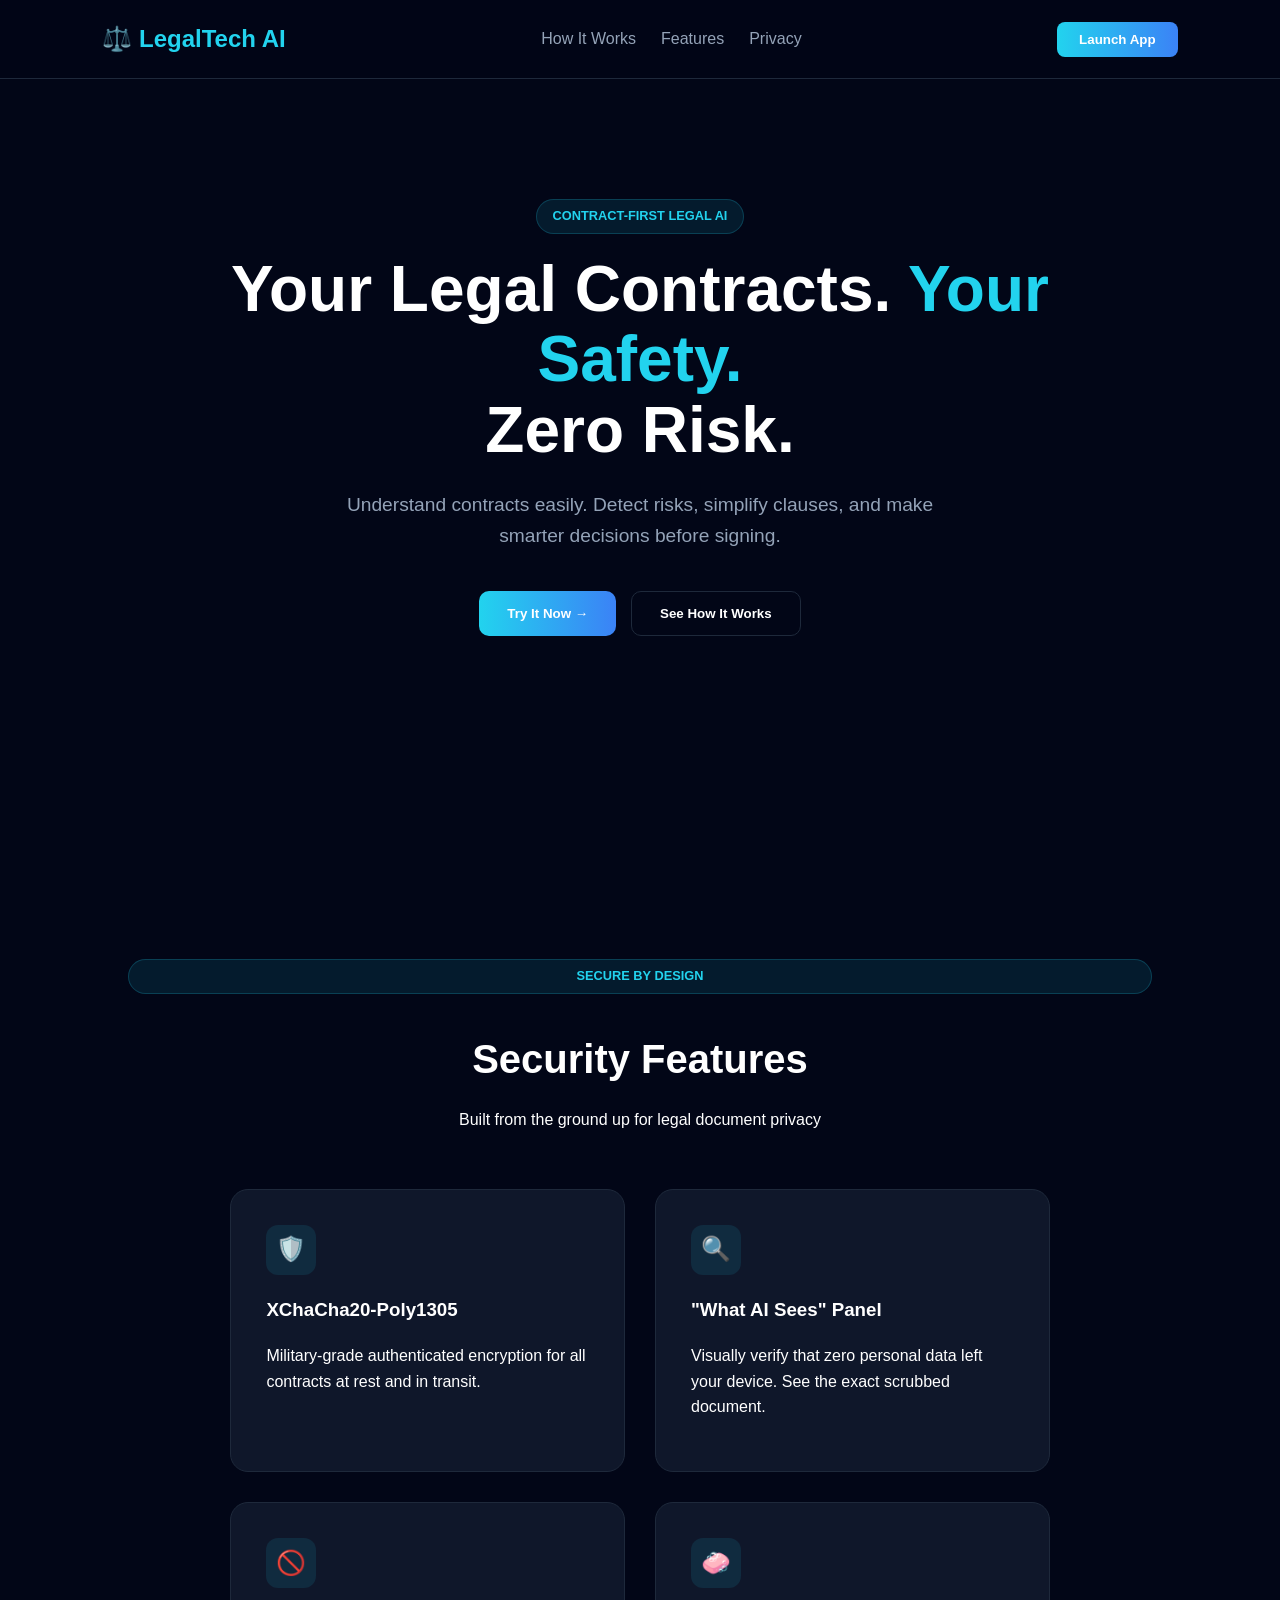
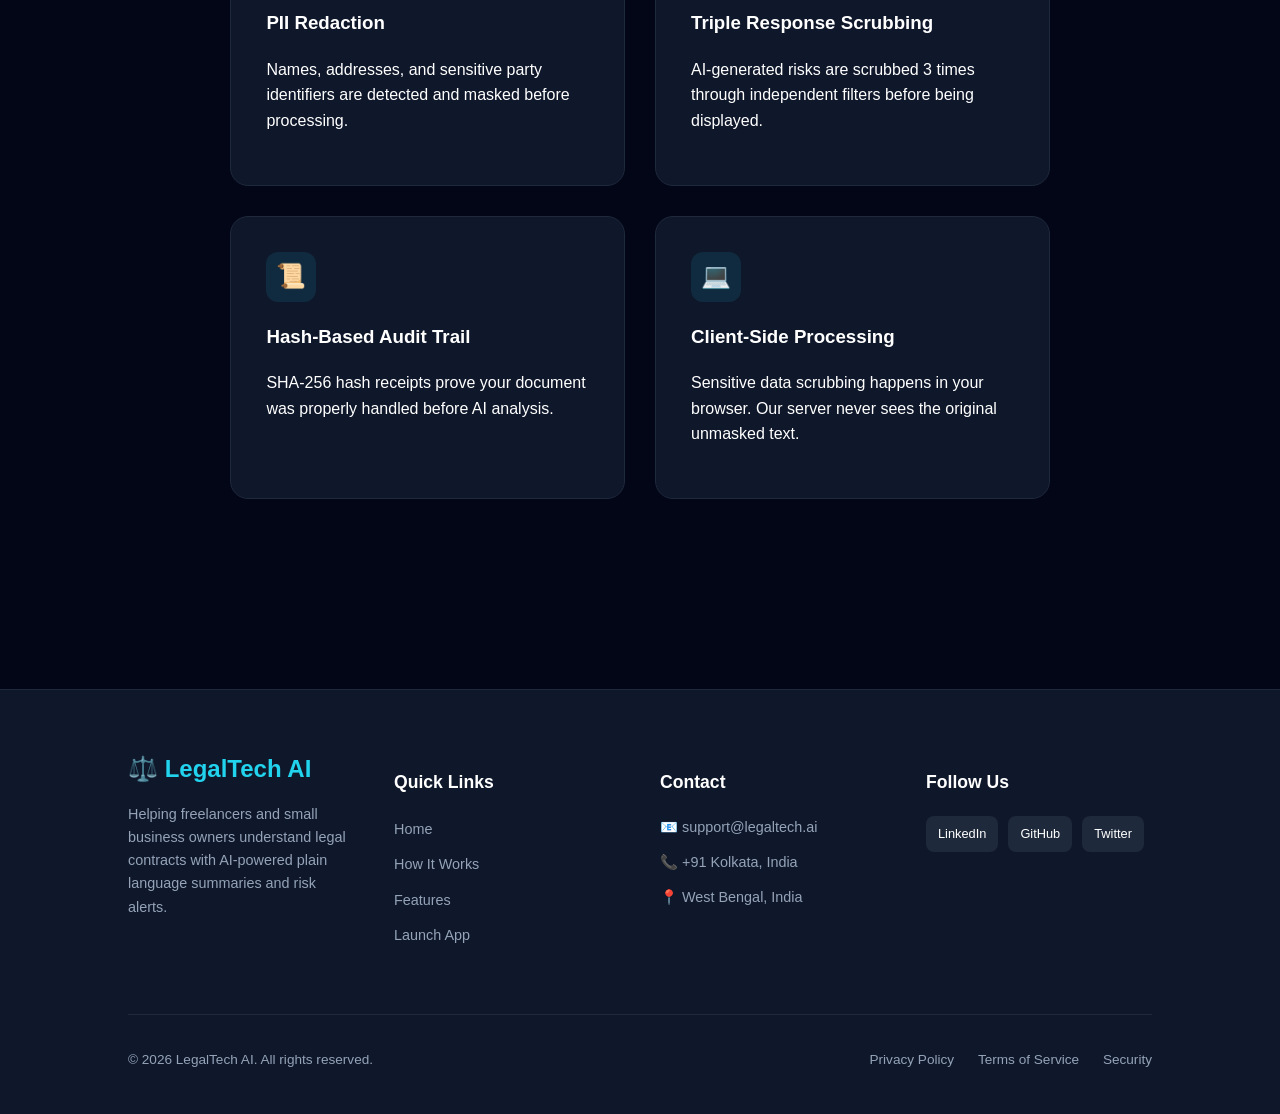
==== Html/index.html @ 8a7b55b7 "Manual push of LegalTech files" ====
<!DOCTYPE html>
<html>
<head>
  <title>LegalTech AI</title>
  <link rel="stylesheet" href="style.css">
</head>
<body>

<nav class="navbar">
  <div class="logo">⚖️ LegalTech AI</div>

  <div class="nav-links">
    <a href="how.html">How It Works</a>
    <a href="#">Features</a>
    <a href="#">Privacy</a>
  </div>

  <button class="launch-btn" onclick="location.href='app.html'">
    Launch App
  </button>
</nav>

<section class="hero">
  <div class="badge">CONTRACT-FIRST LEGAL AI</div>

  <h1>
    Your Legal Contracts. <span>Your Safety.</span><br>
    Zero Risk.
  </h1>

  <p>
    Understand contracts easily. Detect risks, simplify clauses,
    and make smarter decisions before signing.
  </p>

  <div class="buttons">
    <button class="primary" onclick="location.href='app.html'">
      Try It Now →
    </button>
    <button class="secondary" onclick="location.href='how.html'">
      See How It Works
    </button>
  </div>
</section>
<section class="security">
  <div class="badge">SECURE BY DESIGN</div>
  <h2>Security Features</h2>
  <p class="subtitle">Built from the ground up for legal document privacy</p>

  <div class="grid security-grid">
    <div class="card">
      <div class="icon">🛡️</div>
      <h3>XChaCha20-Poly1305</h3>
      <p>Military-grade authenticated encryption for all contracts at rest and in transit.</p>
    </div>

    <div class="card">
      <div class="icon">🔍</div>
      <h3>"What AI Sees" Panel</h3>
      <p>Visually verify that zero personal data left your device. See the exact scrubbed document.</p>
    </div>

    <div class="card">
      <div class="icon">🚫</div>
      <h3>PII Redaction</h3>
      <p>Names, addresses, and sensitive party identifiers are detected and masked before processing.</p>
    </div>

    <div class="card">
      <div class="icon">🧼</div>
      <h3>Triple Response Scrubbing</h3>
      <p>AI-generated risks are scrubbed 3 times through independent filters before being displayed.</p>
    </div>

    <div class="card">
      <div class="icon">📜</div>
      <h3>Hash-Based Audit Trail</h3>
      <p>SHA-256 hash receipts prove your document was properly handled before AI analysis.</p>
    </div>

    <div class="card">
      <div class="icon">💻</div>
      <h3>Client-Side Processing</h3>
      <p>Sensitive data scrubbing happens in your browser. Our server never sees the original unmasked text.</p>
    </div>
  </div>
</section>
<footer class="footer">
  <div class="footer-container">
    
    <div class="footer-col">
      <div class="footer-logo">⚖️ LegalTech AI</div>
      <p class="footer-desc">
        Helping freelancers and small business owners understand legal
        contracts with AI-powered plain language summaries and risk alerts.
      </p>
    </div>

    <div class="footer-col">
      <h3>Quick Links</h3>
      <ul>
        <li><a href="index.html">Home</a></li>
        <li><a href="how.html">How It Works</a></li>
        <li><a href="#">Features</a></li>
        <li><a href="app.html">Launch App</a></li>
      </ul>
    </div>

    <div class="footer-col">
      <h3>Contact</h3>
      <div class="contact-item">📧 support@legaltech.ai</div>
      <div class="contact-item">📞 +91 Kolkata, India</div>
      <div class="contact-item">📍 West Bengal, India</div>
    </div>

    <div class="footer-col">
      <h3>Follow Us</h3>
      <div class="social-icons">
        <a href="#" class="social-box">LinkedIn</a>
        <a href="#" class="social-box">GitHub</a>
        <a href="#" class="social-box">Twitter</a>
      </div>
    </div>
  </div>

  <div class="footer-bottom">
    <p>© 2026 LegalTech AI. All rights reserved.</p>
    <div class="legal-links">
      <a href="#">Privacy Policy</a>
      <a href="#">Terms of Service</a>
      <a href="#">Security</a>
    </div>
  </div>
</footer>

</body>
</html>
---- Html/style.css ----
:root {
  --primary: #22d3ee;
  --primary-dark: #3b82f6;
  --bg-dark: #020617;
  --card-bg: #0f172a;
  --border: #1e293b;
  --text-main: #ffffff;
  --text-dim: #94a3b8;
}

body {
  margin: 0;
  font-family: 'Inter', Arial, sans-serif;
  background: var(--bg-dark);
  color: var(--text-main);
  line-height: 1.6;
  overflow-x: hidden;
}


.navbar {
  display: flex;
  justify-content: space-between;
  align-items: center;
  padding: 20px 8%;
  background: rgba(2, 6, 23, 0.95);
  backdrop-filter: blur(10px);
  position: sticky;
  top: 0;
  z-index: 1000;
  border-bottom: 1px solid var(--border);
}

.logo { 
  color: var(--primary); 
  font-size: 1.5rem; 
  font-weight: bold; 
  text-decoration: none;
}

.nav-links {
  display: flex;
  gap: 25px;
}

.nav-links a {
  color: var(--text-dim);
  text-decoration: none;
  font-weight: 500;
  transition: 0.3s;
}

.nav-links a:hover { color: var(--primary); }

.launch-btn {
  background: linear-gradient(to right, var(--primary), var(--primary-dark));
  color: white;
  border: none;
  padding: 10px 22px;
  border-radius: 8px;
  font-weight: 600;
  cursor: pointer;
  transition: transform 0.2s;
}

.launch-btn:hover { transform: translateY(-2px); }


.hero {
  display: flex;
  flex-direction: column;
  align-items: center;
  text-align: center;
  padding: 120px 10%;
  min-height: 60vh;
}

.badge {
  background: rgba(34, 211, 238, 0.1);
  color: var(--primary);
  padding: 6px 16px;
  border-radius: 20px;
  font-size: 0.8rem;
  font-weight: 700;
  margin-bottom: 20px;
  border: 1px solid rgba(34, 211, 238, 0.2);
}

.hero h1 {
  font-size: 4rem;
  margin: 0;
  line-height: 1.1;
}

.hero h1 span { color: var(--primary); }

.hero p {
  max-width: 650px;
  color: var(--text-dim);
  font-size: 1.2rem;
  margin: 25px 0 40px 0;
}

.buttons {
  display: flex;
  gap: 15px;
}

.primary, .secondary {
  padding: 14px 28px;
  border-radius: 10px;
  font-weight: 600;
  cursor: pointer;
  transition: 0.3s;
  text-decoration: none;
}

.primary {
  background: linear-gradient(to right, var(--primary), var(--primary-dark));
  color: white;
  border: none;
}

.secondary {
  background: transparent;
  color: white;
  border: 1px solid var(--border);
}

.primary:hover { box-shadow: 0 0 20px rgba(34, 211, 238, 0.4); }
.secondary:hover { border-color: white; }


.security {
  padding: 100px 10%;
  text-align: center;
}

.security h2 { font-size: 2.5rem; margin-bottom: 10px; }

.security-grid {
  display: grid;
  grid-template-columns: repeat(auto-fit, minmax(300px, 1fr));
  gap: 25px;
  margin-top: 50px;
}

.security-grid .card {
  background: var(--card-bg);
  border: 1px solid var(--border);
  padding: 35px;
  text-align: left;
  border-radius: 18px;
  transition: 0.3s;
}

.security-grid .card:hover { border-color: var(--primary); transform: translateY(-5px); }

.icon {
  font-size: 24px;
  background: rgba(34, 211, 238, 0.1);
  width: 50px; height: 50px;
  display: flex; align-items: center; justify-content: center;
  border-radius: 12px;
  margin-bottom: 20px;
}


.app-window {
  display: flex;
  justify-content: center;
  align-items: center;
  min-height: 100vh;
  padding: 20px;
  box-sizing: border-box;
}

.app-card {
  width: 100%;
  max-width: 900px;
  height: 85vh;
  background: var(--card-bg);
  border: 1px solid var(--border);
  border-radius: 24px;
  display: flex;
  flex-direction: column;
  overflow: hidden;
  box-shadow: 0 30px 60px rgba(0,0,0,0.6);
}

.app-header {
  background: #1e293b;
  padding: 1.5rem;
  display: flex;
  justify-content: space-between;
  align-items: center;
  border-bottom: 1px solid var(--border);
}

.chat-container {
  flex: 1;
  padding: 30px;
  overflow-y: auto;
  display: flex;
  flex-direction: column;
  gap: 15px;
}

.input-area {
  padding: 30px;
  background: var(--card-bg);
  border-top: 1px solid var(--border);
  display: flex;
  flex-direction: column;
  gap: 20px;
}

#input {
  width: 100%;
  min-height: 120px;
  background: #1e293b;
  border: 1px solid var(--border);
  border-radius: 14px;
  color: white;
  padding: 15px;
  font-family: inherit;
  resize: none;
  outline: none;
  box-sizing: border-box;
}

.button-wrapper {
  display: flex;
  justify-content: center; 
}

.how {
  padding: 80px 10%;
  text-align: center;
}

.how .grid {
  display: grid;
  
  grid-template-columns: repeat(auto-fit, minmax(240px, 1fr)); 
  gap: 25px;
  margin-top: 40px;
}

.how .card {
  background: var(--card-bg);
  border: 1px solid var(--border);
  padding: 40px 25px;
  border-radius: 20px;
  text-align: center;
  transition: transform 0.3s ease, border-color 0.3s ease;
  display: flex;
  flex-direction: column;
  align-items: center;
}

.how .card:hover {
  transform: translateY(-10px);
  border-color: var(--primary);
}

.how h3 {
  margin: 15px 0 10px 0;
  font-size: 1.4rem;
  color: white;
}

.how p {
  color: var(--text-dim);
  font-size: 0.95rem;
  margin: 0;
}


.circle {
  width: 50px;
  height: 50px;
  border-radius: 50%;
  display: flex;
  align-items: center;
  justify-content: center;
  font-weight: 800;
  font-size: 1.2rem;
  color: white;
  margin-bottom: 10px;
  box-shadow: 0 0 15px rgba(34, 211, 238, 0.2);
}


.c1 { background: #3b82f6; } 
.c2 { background: #10b981; } 
.c3 { background: #8b5cf6; } 
.c4 { background: #f59e0b; } 

.c5 { 
  background: #ef4444; 
  box-shadow: 0 0 15px rgba(239, 68, 68, 0.3);
}

.c6 { 
  background: #06b6d4; 
  box-shadow: 0 0 15px rgba(6, 182, 212, 0.3);
}


.how .grid {
  display: grid;
  
  grid-template-columns: repeat(auto-fit, minmax(300px, 1fr));
  gap: 30px;
  margin-top: 50px;
}
.how .card {
  background: linear-gradient(145deg, #0f172a, #1e293b);
  border: 1px solid rgba(255, 255, 255, 0.05);
  position: relative;
  overflow: hidden;
}


.how .card::before {
  content: "";
  position: absolute;
  top: 0;
  left: 0;
  width: 100%;
  height: 2px;
  background: linear-gradient(90deg, transparent, var(--primary), transparent);
  opacity: 0.5;
}

.btn-analyze {
  background: linear-gradient(135deg, var(--primary), var(--primary-dark));
  color: white;
  padding: 14px 45px;
  border-radius: 50px;
  border: none;
  font-weight: 700;
  cursor: pointer;
  transition: 0.3s;
}
.button-row {
  display: flex;
  justify-content: space-between;
  align-items: center;
  gap: 15px;
}

.grid {
  display: grid;
  grid-template-columns: repeat(auto-fit, minmax(280px, 1fr)); 
  gap: 30px; 
  padding: 40px 10%;
  max-width: 1200px;
  margin: 0 auto;
}


.card {
  background: #0f172a;
  padding: 30px;
  border-radius: 16px;
  border: 1px solid #1e293b;
  text-align: center; 
  transition: transform 0.3s ease;
}

.card:hover {
  transform: translateY(-5px);
  border-color: #22d3ee;
}


.circle {
  width: 45px;
  height: 45px;
  border-radius: 50%;
  display: flex;
  align-items: center;
  justify-content: center;
  margin: 0 auto 15px auto; 
  font-weight: bold;
  color: white;
}

.secondary-btn {
  background: rgba(255, 255, 255, 0.05);
  border: 1px solid var(--border);
  color: var(--text-dim);
  padding: 10px 15px;
  border-radius: 8px;
  cursor: pointer;
  font-size: 0.9rem;
  transition: 0.3s;
}

.secondary-btn:hover {
  background: rgba(255, 255, 255, 0.1);
  color: white;
}

.btn-analyze:hover { transform: scale(1.05); box-shadow: 0 0 20px rgba(34, 211, 238, 0.3); }

.footer {
  background: #0f172a; 
  color: white;
  padding: 60px 10% 30px 10%;
  border-top: 1px solid var(--border);
  margin-top: 50px;
}

.footer-container {
  display: grid;
  grid-template-columns: repeat(auto-fit, minmax(200px, 1fr));
  gap: 40px;
  max-width: 1200px;
  margin: 0 auto;
}

.footer-logo {
  font-size: 1.5rem;
  font-weight: bold;
  color: var(--primary);
  margin-bottom: 15px;
}

.footer-desc {
  color: var(--text-dim);
  font-size: 0.9rem;
  line-height: 1.6;
}

.footer-col h3 {
  font-size: 1.1rem;
  margin-bottom: 20px;
  color: white;
}

.footer-col ul {
  list-style: none;
  padding: 0;
}

.footer-col ul li {
  margin-bottom: 10px;
}

.footer-col ul li a {
  color: var(--text-dim);
  text-decoration: none;
  font-size: 0.9rem;
  transition: 0.3s;
}

.footer-col ul li a:hover {
  color: var(--primary);
}

.contact-item {
  color: var(--text-dim);
  font-size: 0.9rem;
  margin-bottom: 12px;
}


.social-icons {
  display: flex;
  gap: 10px;
}

.social-box {
  background: #1e293b;
  color: white;
  padding: 8px 12px;
  border-radius: 8px;
  text-decoration: none;
  font-size: 0.8rem;
  transition: 0.3s;
}

.social-box:hover {
  background: var(--primary-dark);
}


.footer-bottom {
  border-top: 1px solid var(--border);
  margin-top: 50px;
  padding-top: 20px;
  display: flex;
  justify-content: space-between;
  align-items: center;
  flex-wrap: wrap;
  gap: 20px;
  color: var(--text-dim);
  font-size: 0.85rem;
}

.legal-links a {
  color: var(--text-dim);
  text-decoration: none;
  margin-left: 20px;
}

.legal-links a:hover {
  color: white;
}


.user { align-self: flex-end; background: var(--primary-dark); padding: 12px 18px; border-radius: 18px 18px 2px 18px; }
.bot-msg { align-self: flex-start; background: rgba(255,255,255,0.05); padding: 12px 18px; border-radius: 18px 18px 18px 2px; border: 1px solid var(--border); }
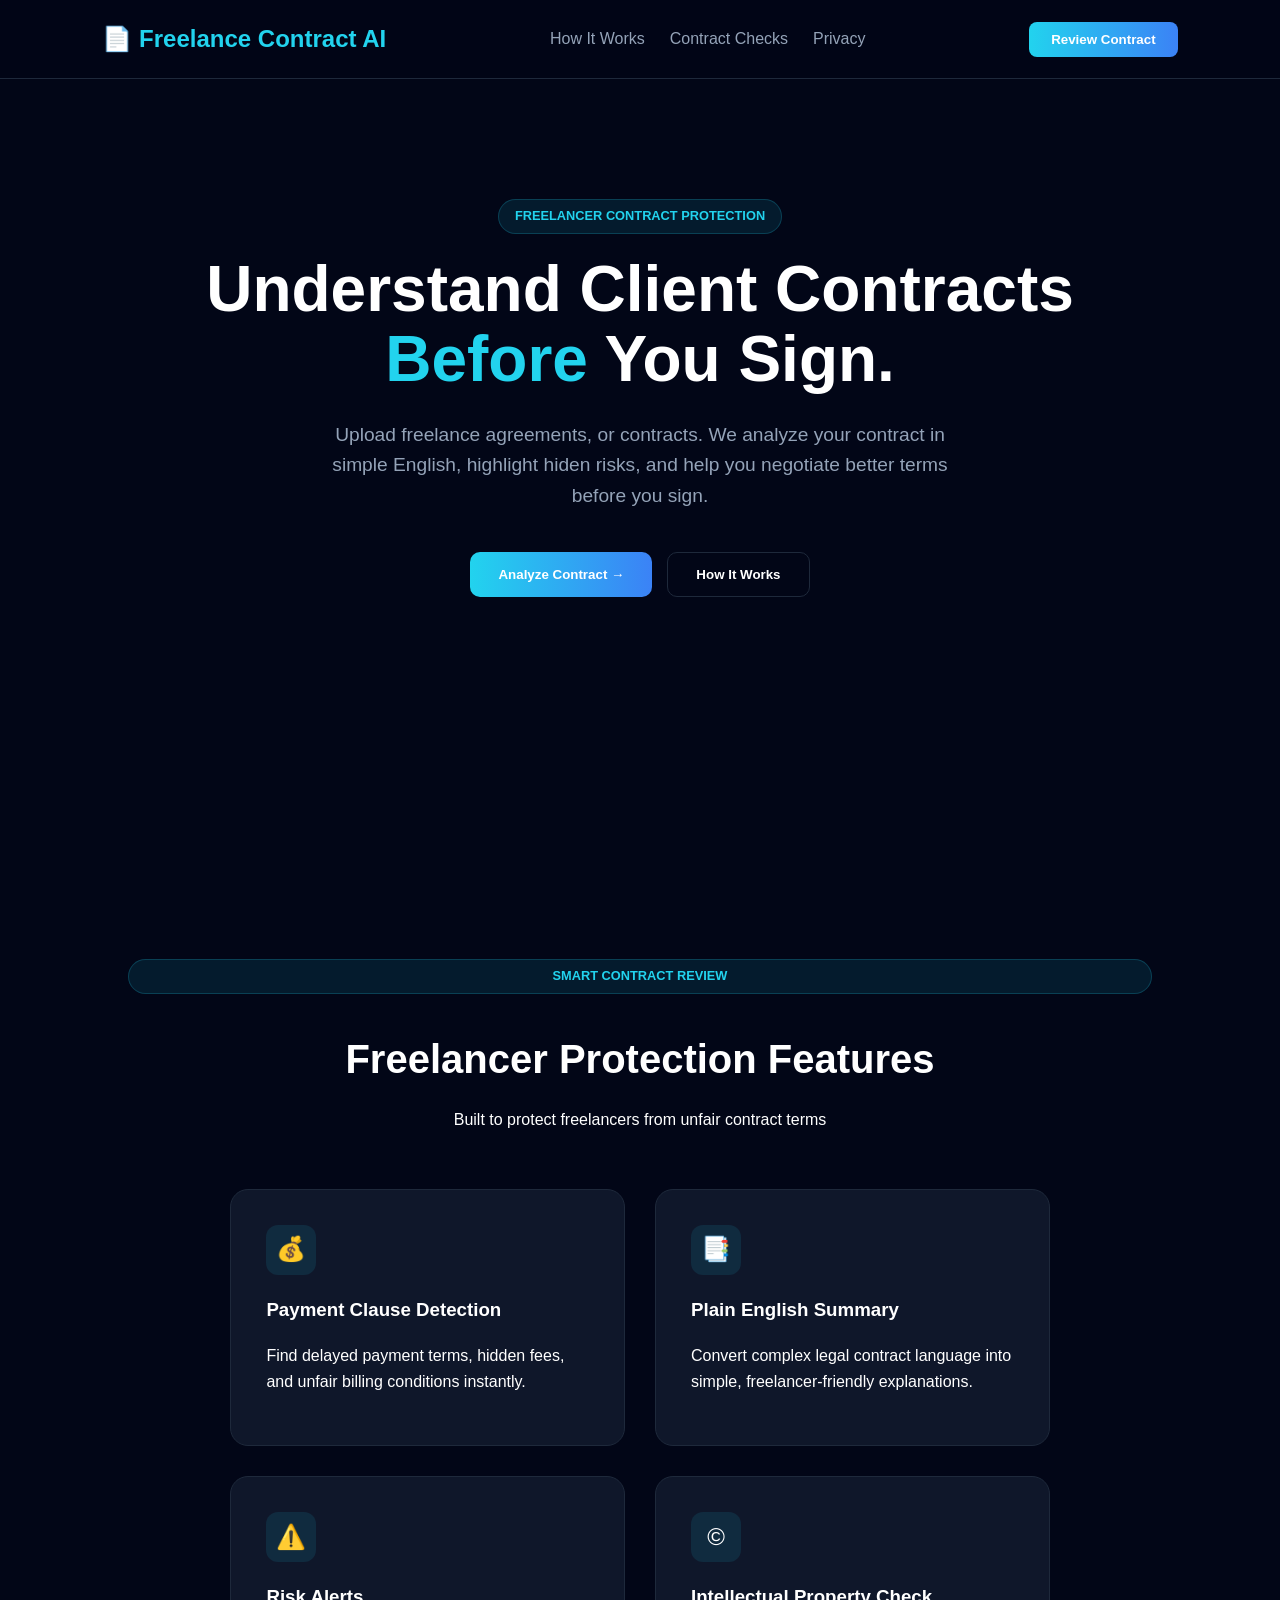
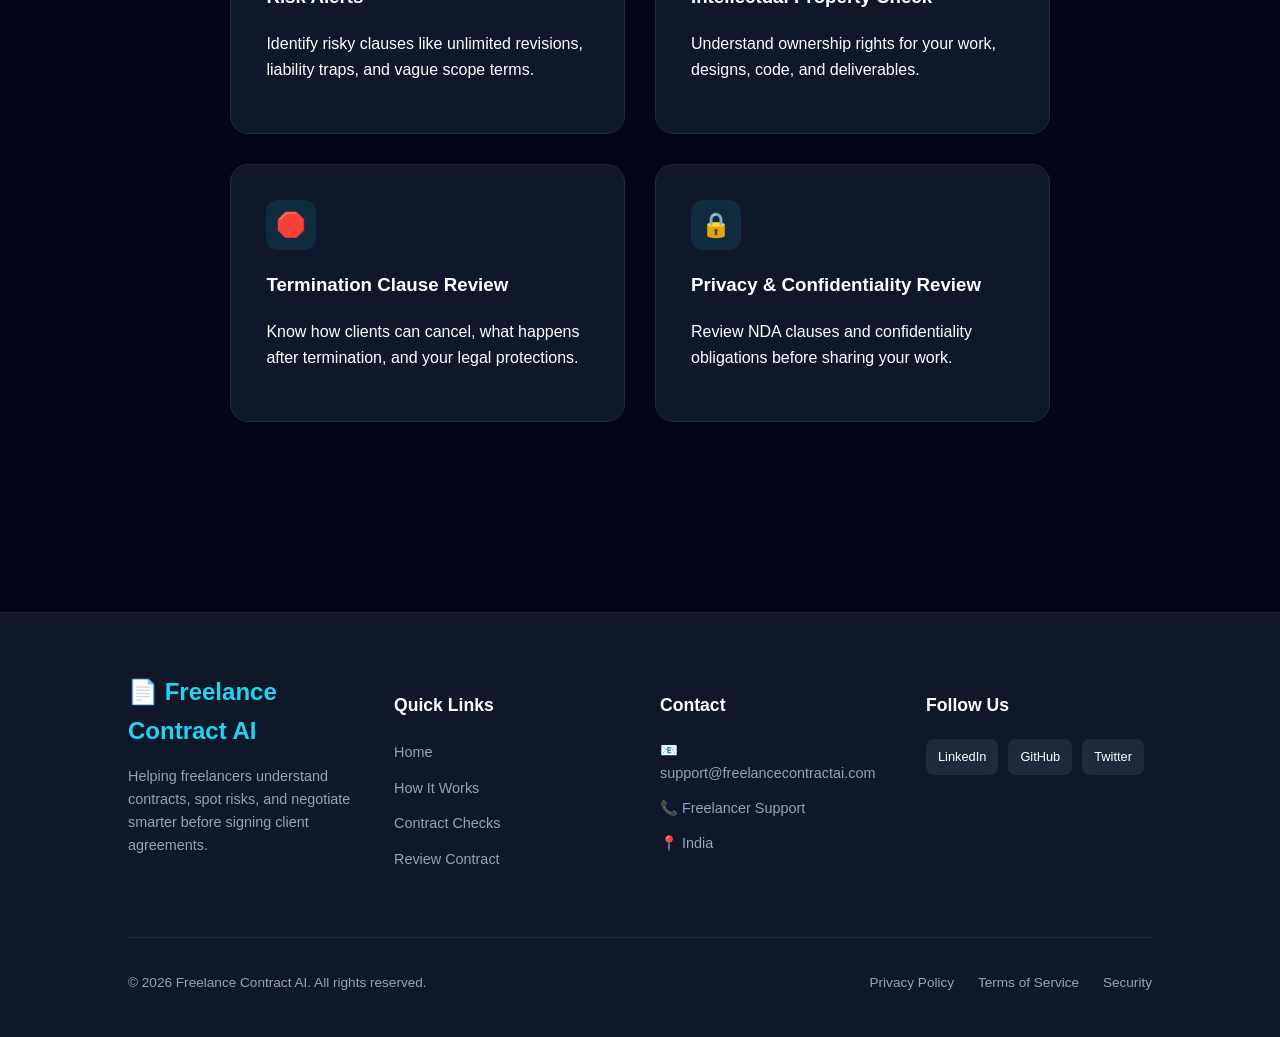
==== commit 91e0514b: "updated dashboard" ====
--- a/Html/index.html
+++ b/Html/index.html
@@ -1,98 +1,100 @@
 <!DOCTYPE html>
 <html>
 <head>
-  <title>LegalTech AI</title>
+  <title>Freelance Contract AI</title>
   <link rel="stylesheet" href="style.css">
 </head>
 <body>
 
 <nav class="navbar">
-  <div class="logo">⚖️ LegalTech AI</div>
+  <div class="logo">📄 Freelance Contract AI</div>
 
   <div class="nav-links">
     <a href="how.html">How It Works</a>
-    <a href="#">Features</a>
+    <a href="#">Contract Checks</a>
     <a href="#">Privacy</a>
   </div>
 
   <button class="launch-btn" onclick="location.href='app.html'">
-    Launch App
+    Review Contract
   </button>
 </nav>
 
 <section class="hero">
-  <div class="badge">CONTRACT-FIRST LEGAL AI</div>
+  <div class="badge">FREELANCER CONTRACT PROTECTION</div>
 
   <h1>
-    Your Legal Contracts. <span>Your Safety.</span><br>
-    Zero Risk.
+    Understand Client Contracts  <span> Before </span> You Sign.<br>
   </h1>
 
   <p>
-    Understand contracts easily. Detect risks, simplify clauses,
-    and make smarter decisions before signing.
+    Upload freelance agreements, or contracts.
+    We analyze your contract  in simple English, highlight hiden risks,
+     and help you negotiate better terms before you sign.
   </p>
 
   <div class="buttons">
     <button class="primary" onclick="location.href='app.html'">
-      Try It Now →
+      Analyze Contract →
     </button>
     <button class="secondary" onclick="location.href='how.html'">
-      See How It Works
+      How It Works
     </button>
   </div>
 </section>
+
 <section class="security">
-  <div class="badge">SECURE BY DESIGN</div>
-  <h2>Security Features</h2>
-  <p class="subtitle">Built from the ground up for legal document privacy</p>
+  <div class="badge">SMART CONTRACT REVIEW</div>
+  <h2>Freelancer Protection Features</h2>
+  <p class="subtitle">Built to protect freelancers from unfair contract terms</p>
 
   <div class="grid security-grid">
     <div class="card">
-      <div class="icon">🛡️</div>
-      <h3>XChaCha20-Poly1305</h3>
-      <p>Military-grade authenticated encryption for all contracts at rest and in transit.</p>
+      <div class="icon">💰</div>
+      <h3>Payment Clause Detection</h3>
+      <p>Find delayed payment terms, hidden fees, and unfair billing conditions instantly.</p>
     </div>
 
     <div class="card">
-      <div class="icon">🔍</div>
-      <h3>"What AI Sees" Panel</h3>
-      <p>Visually verify that zero personal data left your device. See the exact scrubbed document.</p>
+      <div class="icon">📑</div>
+      <h3>Plain English Summary</h3>
+      <p>Convert complex legal contract language into simple, freelancer-friendly explanations.</p>
     </div>
 
     <div class="card">
-      <div class="icon">🚫</div>
-      <h3>PII Redaction</h3>
-      <p>Names, addresses, and sensitive party identifiers are detected and masked before processing.</p>
+      <div class="icon">⚠️</div>
+      <h3>Risk Alerts</h3>
+      <p>Identify risky clauses like unlimited revisions, liability traps, and vague scope terms.</p>
     </div>
 
     <div class="card">
-      <div class="icon">🧼</div>
-      <h3>Triple Response Scrubbing</h3>
-      <p>AI-generated risks are scrubbed 3 times through independent filters before being displayed.</p>
+      <div class="icon">©️</div>
+      <h3>Intellectual Property Check</h3>
+      <p>Understand ownership rights for your work, designs, code, and deliverables.</p>
     </div>
 
     <div class="card">
-      <div class="icon">📜</div>
-      <h3>Hash-Based Audit Trail</h3>
-      <p>SHA-256 hash receipts prove your document was properly handled before AI analysis.</p>
+      <div class="icon">🛑</div>
+      <h3>Termination Clause Review</h3>
+      <p>Know how clients can cancel, what happens after termination, and your legal protections.</p>
     </div>
 
     <div class="card">
-      <div class="icon">💻</div>
-      <h3>Client-Side Processing</h3>
-      <p>Sensitive data scrubbing happens in your browser. Our server never sees the original unmasked text.</p>
+      <div class="icon">🔒</div>
+      <h3>Privacy & Confidentiality Review</h3>
+      <p>Review NDA clauses and confidentiality obligations before sharing your work.</p>
     </div>
   </div>
 </section>
+
 <footer class="footer">
   <div class="footer-container">
     
     <div class="footer-col">
-      <div class="footer-logo">⚖️ LegalTech AI</div>
+      <div class="footer-logo">📄 Freelance Contract AI</div>
       <p class="footer-desc">
-        Helping freelancers and small business owners understand legal
-        contracts with AI-powered plain language summaries and risk alerts.
+        Helping freelancers understand contracts, spot risks, and negotiate
+        smarter before signing client agreements.
       </p>
     </div>
 
@@ -101,16 +103,16 @@
       <ul>
         <li><a href="index.html">Home</a></li>
         <li><a href="how.html">How It Works</a></li>
-        <li><a href="#">Features</a></li>
-        <li><a href="app.html">Launch App</a></li>
+        <li><a href="#">Contract Checks</a></li>
+        <li><a href="app.html">Review Contract</a></li>
       </ul>
     </div>
 
     <div class="footer-col">
       <h3>Contact</h3>
-      <div class="contact-item">📧 support@legaltech.ai</div>
-      <div class="contact-item">📞 +91 Kolkata, India</div>
-      <div class="contact-item">📍 West Bengal, India</div>
+      <div class="contact-item">📧 support@freelancecontractai.com</div>
+      <div class="contact-item">📞 Freelancer Support</div>
+      <div class="contact-item">📍 India</div>
     </div>
 
     <div class="footer-col">
@@ -124,7 +126,7 @@
   </div>
 
   <div class="footer-bottom">
-    <p>© 2026 LegalTech AI. All rights reserved.</p>
+    <p>© 2026 Freelance Contract AI. All rights reserved.</p>
     <div class="legal-links">
       <a href="#">Privacy Policy</a>
       <a href="#">Terms of Service</a>
--- a/Html/style.css
+++ b/Html/style.css
@@ -514,4 +514,141 @@
 
 
 .user { align-self: flex-end; background: var(--primary-dark); padding: 12px 18px; border-radius: 18px 18px 2px 18px; }
-.bot-msg { align-self: flex-start; background: rgba(255,255,255,0.05); padding: 12px 18px; border-radius: 18px 18px 18px 2px; border: 1px solid var(--border); }+.bot-msg { align-self: flex-start; background: rgba(255,255,255,0.05); padding: 12px 18px; border-radius: 18px 18px 18px 2px; border: 1px solid var(--border); }
+
+.dashboard-shell {
+  width: min(1180px, calc(100% - 32px));
+  margin: 40px auto 80px auto;
+}
+
+.dashboard-header {
+  display: flex;
+  justify-content: space-between;
+  align-items: flex-start;
+  gap: 24px;
+  margin-bottom: 28px;
+}
+
+.dashboard-header h1 {
+  font-size: 2.4rem;
+  line-height: 1.15;
+  margin: 0 0 10px 0;
+}
+
+.dashboard-header p,
+.dashboard-panel p,
+.dashboard-panel li,
+.compact-row span {
+  color: var(--text-dim);
+}
+
+.dashboard-grid {
+  display: grid;
+  grid-template-columns: repeat(2, minmax(0, 1fr));
+  gap: 18px;
+}
+
+.dashboard-panel {
+  background: #0f172a;
+  border: 1px solid var(--border);
+  border-radius: 8px;
+  padding: 24px;
+}
+
+.overview-panel,
+.recommendation-panel {
+  grid-column: 1 / -1;
+}
+
+.dashboard-panel h2 {
+  font-size: 1rem;
+  margin: 0 0 14px 0;
+  color: #e2e8f0;
+}
+
+.dashboard-panel ul {
+  padding-left: 20px;
+  margin: 0;
+}
+
+.risk-list,
+.compact-list {
+  display: flex;
+  flex-direction: column;
+  gap: 12px;
+}
+
+.risk-item,
+.compact-row {
+  background: rgba(255, 255, 255, 0.04);
+  border: 1px solid rgba(255, 255, 255, 0.08);
+  border-radius: 8px;
+  padding: 14px;
+}
+
+.risk-item {
+  display: grid;
+  gap: 8px;
+}
+
+.risk-item p {
+  margin: 0;
+}
+
+.risk-level {
+  width: fit-content;
+  padding: 4px 10px;
+  border-radius: 999px;
+  font-size: 0.76rem;
+  font-weight: 700;
+  text-transform: uppercase;
+  letter-spacing: 0;
+}
+
+.risk-level.low {
+  color: #10b981;
+  background: rgba(16, 185, 129, 0.12);
+}
+
+.risk-level.medium {
+  color: #f59e0b;
+  background: rgba(245, 158, 11, 0.14);
+}
+
+.risk-level.high {
+  color: #ef4444;
+  background: rgba(239, 68, 68, 0.14);
+}
+
+.compact-row {
+  display: grid;
+  grid-template-columns: minmax(120px, 0.5fr) 1fr;
+  gap: 12px;
+}
+
+.dashboard-note,
+.empty-state {
+  font-size: 0.9rem;
+}
+
+.dashboard-risk-text {
+  margin-top: 12px;
+  color: #f59e0b;
+  font-weight: 600;
+}
+
+@media (max-width: 760px) {
+  .dashboard-header,
+  .button-row {
+    flex-direction: column;
+    align-items: stretch;
+  }
+
+  .dashboard-grid {
+    grid-template-columns: 1fr;
+  }
+
+  .compact-row {
+    grid-template-columns: 1fr;
+  }
+}
